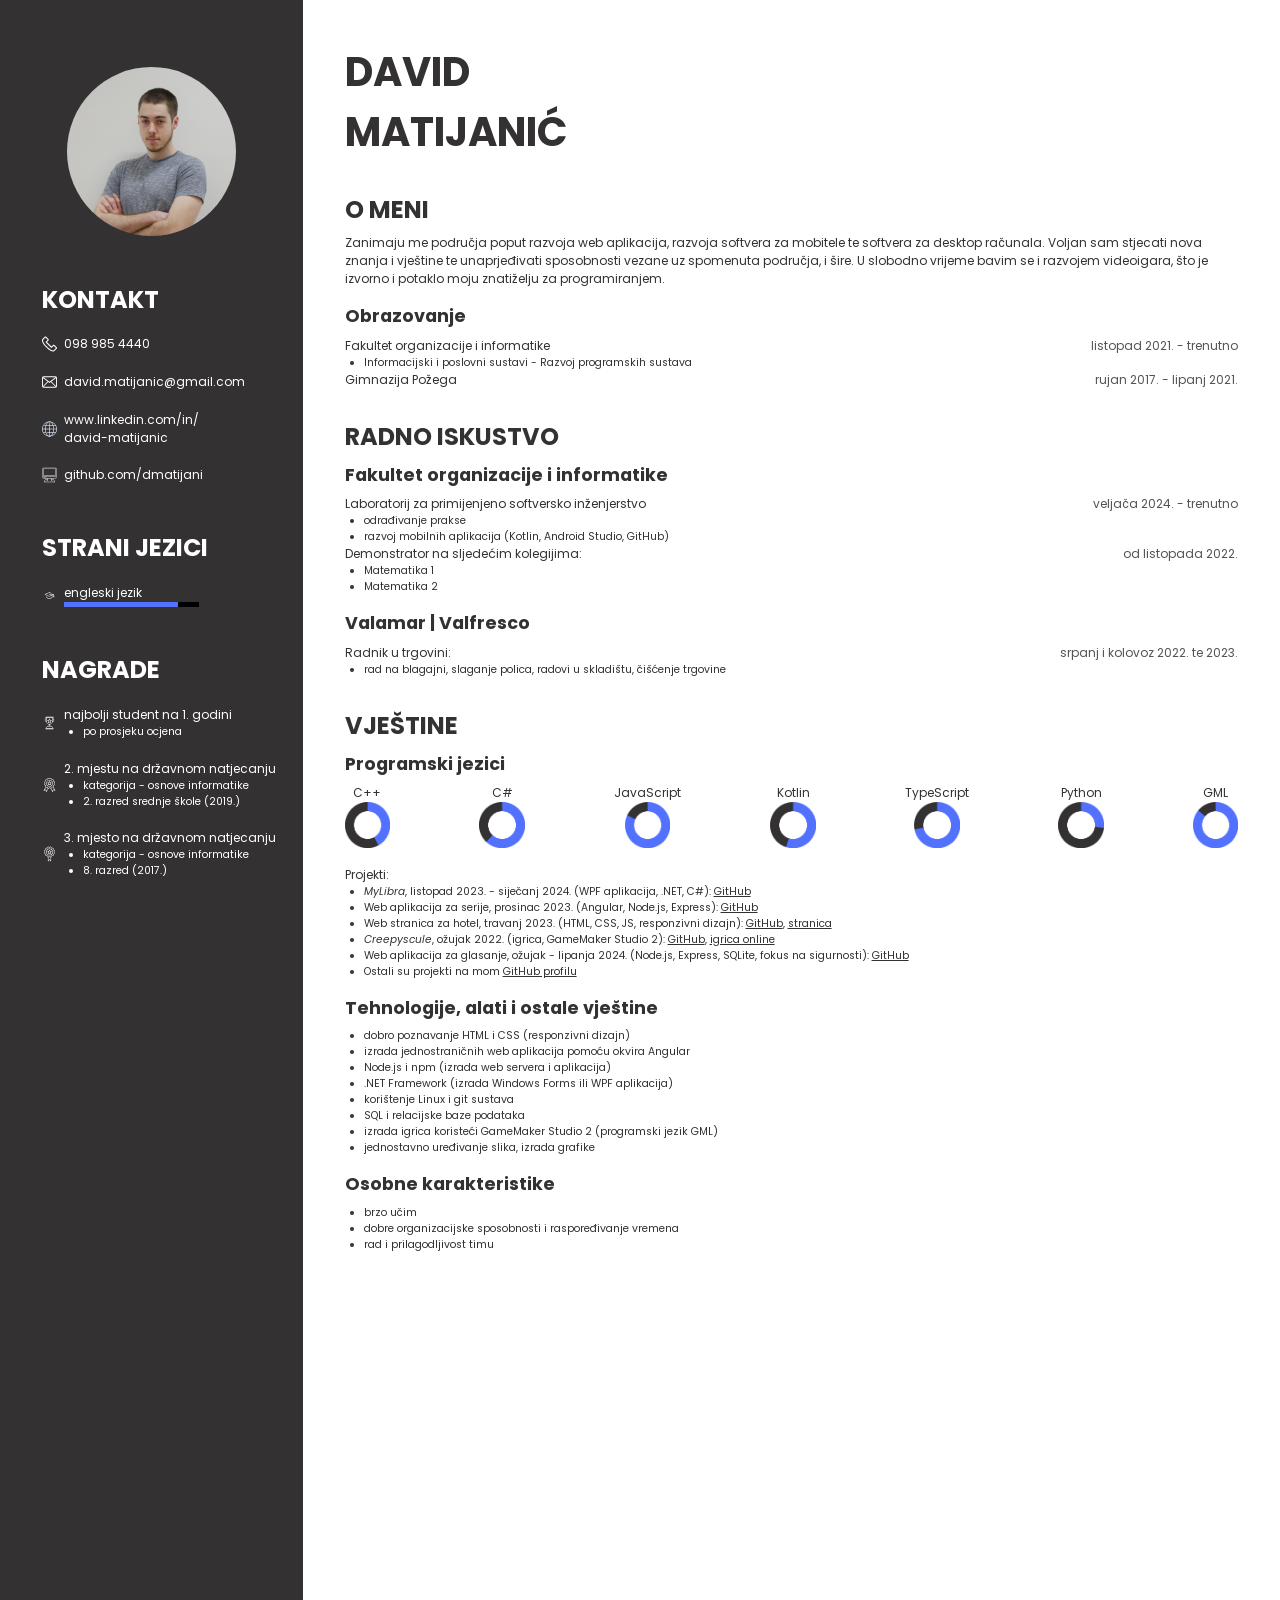
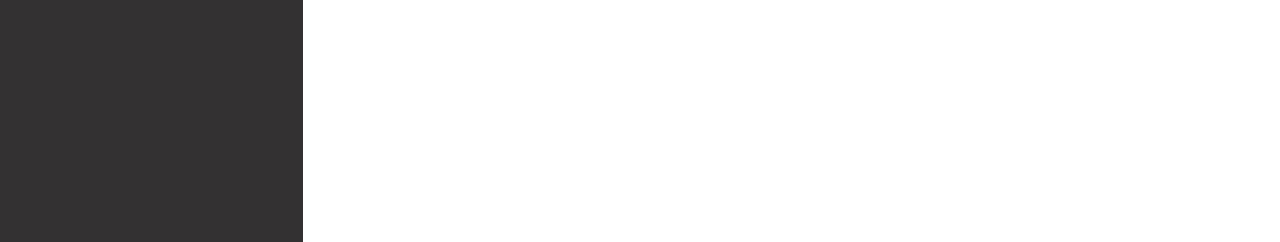
==== index.html @ d3ab5af8 "Dodana poveznica na SIS voting repo" ====
<!DOCTYPE html>
<html lang="hr">
<head>
    <meta charset="UTF-8">
    <meta name="viewport" content="width=device-width, initial-scale=1.0">
    <title>Životopis</title>
    <link rel="stylesheet" href="style.css">
    <link rel="preconnect" href="https://fonts.googleapis.com">
    <link rel="preconnect" href="https://fonts.gstatic.com" crossorigin>
    <link href="https://fonts.googleapis.com/css2?family=Poppins:ital,wght@0,100;0,200;0,300;0,400;0,500;0,600;0,700;0,800;0,900;1,100;1,200;1,300;1,400;1,500;1,600;1,700;1,800;1,900&display=swap" rel="stylesheet">
</head>
<body>
    <div id="cvSide">
        <img src="profile.jpg" class="profileImage" alt="David Matijanić">
        <div class="sideSection">
            <h2>KONTAKT</h2>
            <div class="sideSectionItems">
                <div class="sideSectionItem">
                    <img class="svg" src="svg/phone.svg" alt="Globe icon">
                    <a href="tel:098-985-4440"><p>098 985 4440</p></a>
                </div>
                <div class="sideSectionItem">
                    <img class="svg" src="svg/mail.svg" alt="Globe icon">
                    <div>
                        <a href="mailto:david.matijanic@gmail.com"><p>david.matijanic@gmail.com</p></a>
                    </div>
                </div>
                <div class="sideSectionItem">
                    <img class="svg" src="svg/globe.svg" alt="Globe icon">
                    <div>
                        <a href="https://www.linkedin.com/in/david-matijanic"><p>www.linkedin.com/in/</p></a>
                        <a href="https://www.linkedin.com/in/david-matijanic"><p>david-matijanic</p></a>
                    </div>
                </div>
                <div class="sideSectionItem">
                    <img class="svg" src="svg/computer.svg" alt="Globe icon">
                    <a href="https://github.com/dmatijani"><p>github.com/dmatijani</p></a>
                </div>
            </div>
        </div>
        <div class="sideSection">
            <h2>STRANI JEZICI</h2>
            <div class="sideSectionItems">
                <div class="sideSectionItem">
                    <img class="svg" src="svg/college.svg" alt="Globe icon">
                    <div>
                        <p>engleski jezik</p>
                        <div id="engPercent">
                            <div id="engPercentFull"></div>
                        </div>
                    </div>
                </div>
            </div>
        </div>
        <div class="sideSection">
            <h2>NAGRADE</h2>
            <div class="sideSectionItems">
                <div class="sideSectionItem">
                    <img class="svg" src="svg/trophy.svg" alt="Globe icon">
                    <div>
                        <p>najbolji student na 1. godini</p>
                        <ul>
                            <li>po prosjeku ocjena</li>
                        </ul>
                    </div>
                </div>
                <div class="sideSectionItem">
                    <img class="svg" src="svg/medal.svg" alt="Globe icon">
                    <div>
                        <p>2. mjestu na državnom natjecanju</p>
                        <ul>
                            <li>kategorija - osnove informatike</li>
                            <li>2. razred srednje škole (2019.)</li>
                        </ul>
                    </div>
                </div>
                <div class="sideSectionItem">
                    <img class="svg" src="svg/medal2.svg" alt="Globe icon">
                    <div>
                        <p>3. mjesto na državnom natjecanju</p>
                        <ul>
                            <li>kategorija - osnove informatike</li>
                            <li>8. razred (2017.)</li>
                        </ul>
                    </div>
                </div>
            </div>
        </div>
    </div>

    <div id="cvMain">
        <div>
            <h1>
                <pre>
DAVID
MATIJANIĆ</pre>
            </h1>
        </div>
        <div class="cvSection">
            <h2>O MENI</h2>
            <div class="cvSubSection">
                <p>
                    Zanimaju
                    me područja poput razvoja web aplikacija, razvoja softvera za mobitele te softvera za desktop računala. Voljan sam stjecati nova znanja i vještine te
                    unaprjeđivati sposobnosti vezane uz spomenuta područja, i šire. U slobodno vrijeme bavim se i 
                    razvojem videoigara, što je izvorno i potaklo moju znatiželju za programiranjem.
                </p>
            </div>
            <div class="cvSubSection">
                <h3>Obrazovanje</h3>
                <div class="titleAndDate">
                    <p>Fakultet organizacije i informatike</p>
                    <p>listopad 2021. - trenutno</p>
                </div>
                <ul>
                    <li>Informacijski i poslovni sustavi - Razvoj programskih sustava</li>
                </ul>
                <div class="titleAndDate">
                    <p>Gimnazija Požega</p>
                    <p>rujan 2017. - lipanj 2021.</p>
                </div>
            </div>
        </div>
        <div class="cvSection">
            <h2>RADNO ISKUSTVO</h2>
            <div class="cvSubSection">
                <h3>Fakultet organizacije i informatike</h3>
                <div class="titleAndDate">
                    <p>Laboratorij za primijenjeno softversko inženjerstvo</p>
                    <p>veljača 2024. - trenutno</p>
                </div>
                <ul>
                    <li>odrađivanje prakse</li>
                    <li>razvoj mobilnih aplikacija (Kotlin, Android Studio, GitHub)</li>
                </ul>
                <div class="titleAndDate">
                    <p>Demonstrator na sljedećim kolegijima:</p>
                    <p>od listopada 2022.</p>
                </div>
                <ul>
                    <li>Matematika 1</li>
                    <li>Matematika 2</li>
                </ul>
            </div>
            <div class="cvSubSection">
                <h3>Valamar | Valfresco</h3>
                <div class="titleAndDate">
                    <p>Radnik u trgovini:</p>
                    <p>srpanj i kolovoz 2022. te 2023.</p>
                </div>
                <ul>
                    <li>rad na blagajni, slaganje polica, radovi u skladištu, čišćenje trgovine</li>
                </ul>
            </div>
        </div>
        <div class="cvSection">
            <h2>VJEŠTINE</h2>
            <div class="cvSubSection">
                <h3>Programski jezici</h3>
                <div class="progLangRow">
                    <div class="progLang">
                        <p>C++</p>
                         <img src="assets/cpp_percentage.png" alt="C++ postotak">
                    </div>
                    <div class="progLang">
                        <p>C#</p>
                         <img src="assets/csh_percentage.png" alt="C# postotak">
                    </div>
                    <div class="progLang">
                        <p>JavaScript</p>
                         <img src="assets/js_percentage.png" alt="JavaScript postotak">
                    </div>
                    <div class="progLang">
                        <p>Kotlin</p>
                         <img src="assets/kotlin_percentage.png" alt="Kotlin postotak">
                    </div>
                    <div class="progLang">
                        <p>TypeScript</p>
                         <img src="assets/ts_percentage.png" alt="C++ postotak">
                    </div>
                    <div class="progLang">
                        <p>Python</p>
                         <img src="assets/python_percentage.png" alt="C# postotak">
                    </div>
                    <div class="progLang">
                        <p>GML</p>
                         <img src="assets/gml_percentage.png" alt="JavaScript postotak">
                    </div>
                </div>
                <br>
                <p>Projekti:</p>
                <ul>
                    <li><span style="font-style: italic;">MyLibra</span>, listopad 2023. - siječanj 2024. (WPF aplikacija, .NET, C#): <a href="https://github.com/foivz/rpp23-project-dmatijani-mmarkovin-vlovric-dhegedusi">GitHub</a></li>
                    <li>Web aplikacija za serije, prosinac 2023. (Angular, Node.js, Express): <a href="https://github.com/dmatijani/RWA-zadaca_02">GitHub</a></li>
                    <li>Web stranica za hotel, travanj 2023. (HTML, CSS, JS, responzivni dizajn): <a href="https://github.com/dmatijani/OWT-zadaca_02">GitHub</a>, <a href="https://dmatijani.github.io/OWT-zadaca_02/">stranica</a></li>
                    <li><span style="font-style: italic;">Creepyscule</span>, ožujak 2022. (igrica, GameMaker Studio 2): <a href="https://github.com/dmatijani/Creepyscule">GitHub</a>, <a href="https://gx.games/games/5li4yc/creepyscule/">igrica online</a></li>
                    <li>Web aplikacija za glasanje, ožujak - lipanja 2024. (Node.js, Express, SQLite, fokus na sigurnosti): <a href="https://github.com/vlovric21/SIS_voting">GitHub</a></li>
                    <li>Ostali su projekti na mom <a href="https://github.com/dmatijani">GitHub profilu</a></li>
                </ul>
            </div>
            <div class="cvSubSection">
                <h3>Tehnologije, alati i ostale vještine</h3>
                <ul>
                    <li>dobro poznavanje HTML i CSS (responzivni dizajn)</li>
                    <li>izrada jednostraničnih web aplikacija pomoću okvira Angular</li>
                    <li>Node.js i npm (izrada web servera i aplikacija)</li>
                    <li>.NET Framework (izrada Windows Forms ili WPF aplikacija)</li>
                    <li>korištenje Linux i git sustava</li>
                    <li>SQL i relacijske baze podataka</li>
                    <li>izrada igrica koristeći GameMaker Studio 2 (programski jezik GML)</li>
                    <li>jednostavno uređivanje slika, izrada grafike</li>
                </ul>
            </div>
            <div class="cvSubSection">
                <h3>Osobne karakteristike</h3>
                <ul>
                    <li>brzo učim</li>
                    <li>dobre organizacijske sposobnosti i raspoređivanje vremena</li>
                    <li>rad i prilagodljivost timu</li>
                </ul>
            </div>
        </div>
    </div>
</body>
</html>
---- style.css ----
/* ZAJEDNIČKO */

html {
    height: 100%;
}

body {
    margin: 0cm;
    padding: 0cm;
    display: flex;
    flex-direction: row;
    height: 100%;
}

h1 {
    font-family: "Poppins", sans-serif;
    font-weight: 700;
    font-style: normal;
    font-size: 2.5em;
    color: #333132;
    margin: 0cm;
}

h2 {
    font-family: "Poppins", sans-serif;
    font-weight: 700;
    font-style: normal;
    font-size: 1.5em;
    color: #333132;
    margin: 0cm;
}

h3 {
    font-family: "Poppins", sans-serif;
    font-weight: 700;
    font-style: normal;
    font-size: 1.1em;
    color: #333132;
    margin: 0cm;
}

p {
    font-family: "Poppins", sans-serif;
    font-weight: 400;
    font-style: normal;
    font-size: 0.75em;
    margin: 0cm;
    padding: 0cm;
}

pre {
    margin: 0px;
}

h1>pre {
    font-family: "Poppins", sans-serif;
    font-weight: 700;
    font-style: normal;
}

ul {
    margin: 0cm;
    padding-left: 0.5cm;
}

li {
    font-family: "Poppins", sans-serif;
    font-weight: 400;
    font-style: normal;
    font-size: 0.66em;
}

a {
    color: white;
    margin: 0cm;
    padding: 0cm;
}



/* SIDE SECTION */

.profileImage {
    width: 4.48cm;
    height: 4.48cm;
    border-radius: 2.24cm;
    margin: 0.67cm;
}

#cvSide {
    background-color: #333132;
    display: flex;
    flex-direction: column;
    padding-left: 1.1cm;
    padding-top: 1.1cm;
    width: 6.92cm;
    height: 200%;
    flex-shrink: 0;
}

#cvSide>* {
    margin-bottom: 1.2cm;
}

#cvSide>*:last-child {
    margin-bottom: 0cm;
}

.sideSection {
    margin: 0cm;
    padding: 0cm;
    color: white;
}

.sideSection>* {
    margin: 0cm;
    border: 0cm;
    padding: 0cm;
}

.sideSection>h2 {
    margin-bottom: 0.5cm;
    color: white;
}

.sideSectionItems>* {
    margin-bottom: 0.52cm;
}

.sideSectionItems>*:last-child {
    margin-bottom: 0cm;
}

.sideSectionItem {
    display: flex;
    flex-direction: row;
}

.sideSectionItem * {
    margin: 0px;
}

.svg {
    filter: invert(100%);
    width: 0.4cm;
    margin-right: 0.2cm;
}

.sideSection a {
    text-decoration: none;
}

#engPercent {
    margin: 0cm;
    padding: 0cm;
    background-color: black;
    width: 3.56cm;
    height: 0.14cm;
}

#engPercentFull {
    margin: 0cm;
    padding: 0cm;
    background-color: #5271ff;
    width: 3.02cm;
    height: 0.14cm;
}

/* MAIN SECTION */

#cvMain {
    background-color: white;
    width: 100%;
    padding-left: 1.1cm;
    padding-top: 1.1cm;
    padding-right: 1.1cm;
    height: 100%;
}

#cvMain>* {
    margin: 0cm;
    margin-bottom: 0.8cm;
    padding: 0cm;
    color: #333132;
}

#cvMain>.cvSection>* {
    margin: 0cm;
    padding: 0cm;
}

#cvMain>.cvSection>h2,h3 {
    margin-bottom: 0.2cm;
}

#cvMain .cvSubSection {
    margin-bottom: 0.4cm;
}

#cvMain>.cvSection>ul {
    margin-left: 0.5cm;
}

#cvMain .titleAndDate {
    display: flex;
    flex-direction: row;
    justify-content: space-between;
}
#cvMain .titleAndDate>p:last-child {
    color: #545454;
}

#cvMain .progLangRow {
    display: flex;
    flex-direction: row;
    justify-content: space-between;
}

#cvMain .progLangRow>.progLang {
    display: flex;
    align-items: center;
    flex-direction: column;
}

#cvMain .progLangRow>.progLang>img {
    width: 1.2cm;
}

#cvMain a {
    color: #333132;
}
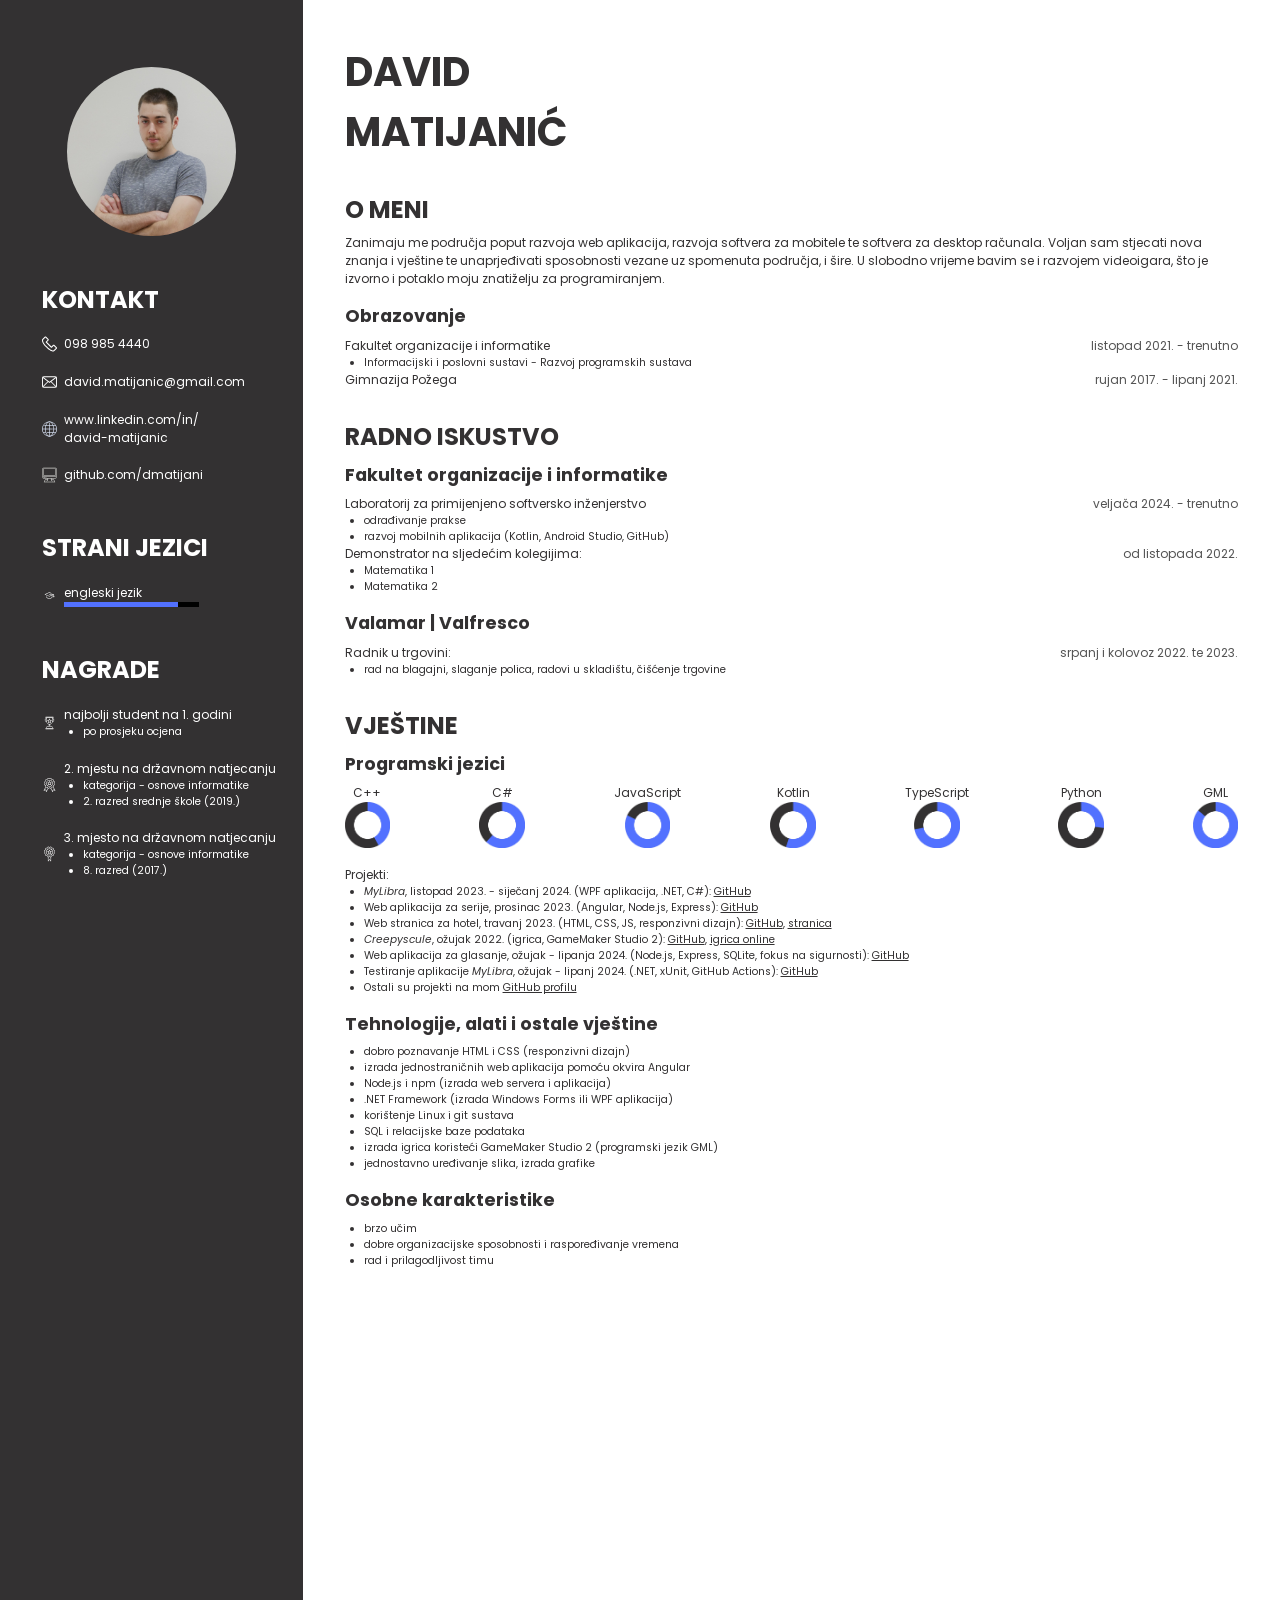
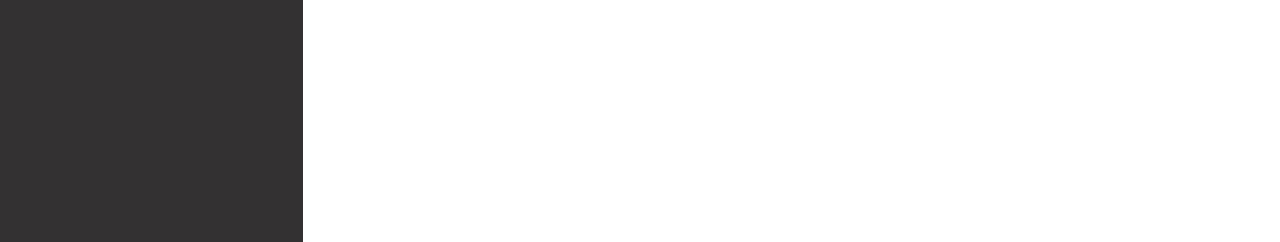
==== commit 2f945d7f: "Dodana poveznica na TKPP repo" ====
--- a/index.html
+++ b/index.html
@@ -195,6 +195,7 @@
                     <li>Web stranica za hotel, travanj 2023. (HTML, CSS, JS, responzivni dizajn): <a href="https://github.com/dmatijani/OWT-zadaca_02">GitHub</a>, <a href="https://dmatijani.github.io/OWT-zadaca_02/">stranica</a></li>
                     <li><span style="font-style: italic;">Creepyscule</span>, ožujak 2022. (igrica, GameMaker Studio 2): <a href="https://github.com/dmatijani/Creepyscule">GitHub</a>, <a href="https://gx.games/games/5li4yc/creepyscule/">igrica online</a></li>
                     <li>Web aplikacija za glasanje, ožujak - lipanja 2024. (Node.js, Express, SQLite, fokus na sigurnosti): <a href="https://github.com/vlovric21/SIS_voting">GitHub</a></li>
+                    <li>Testiranje aplikacije <span style="font-style: italic;">MyLibra</span>, ožujak - lipanj 2024. (.NET, xUnit, GitHub Actions): <a href="https://github.com/foivz/tkipp24-projects-dmatijani-vlovric-dhegedusi-mmarkovin">GitHub</a></li>
                     <li>Ostali su projekti na mom <a href="https://github.com/dmatijani">GitHub profilu</a></li>
                 </ul>
             </div>
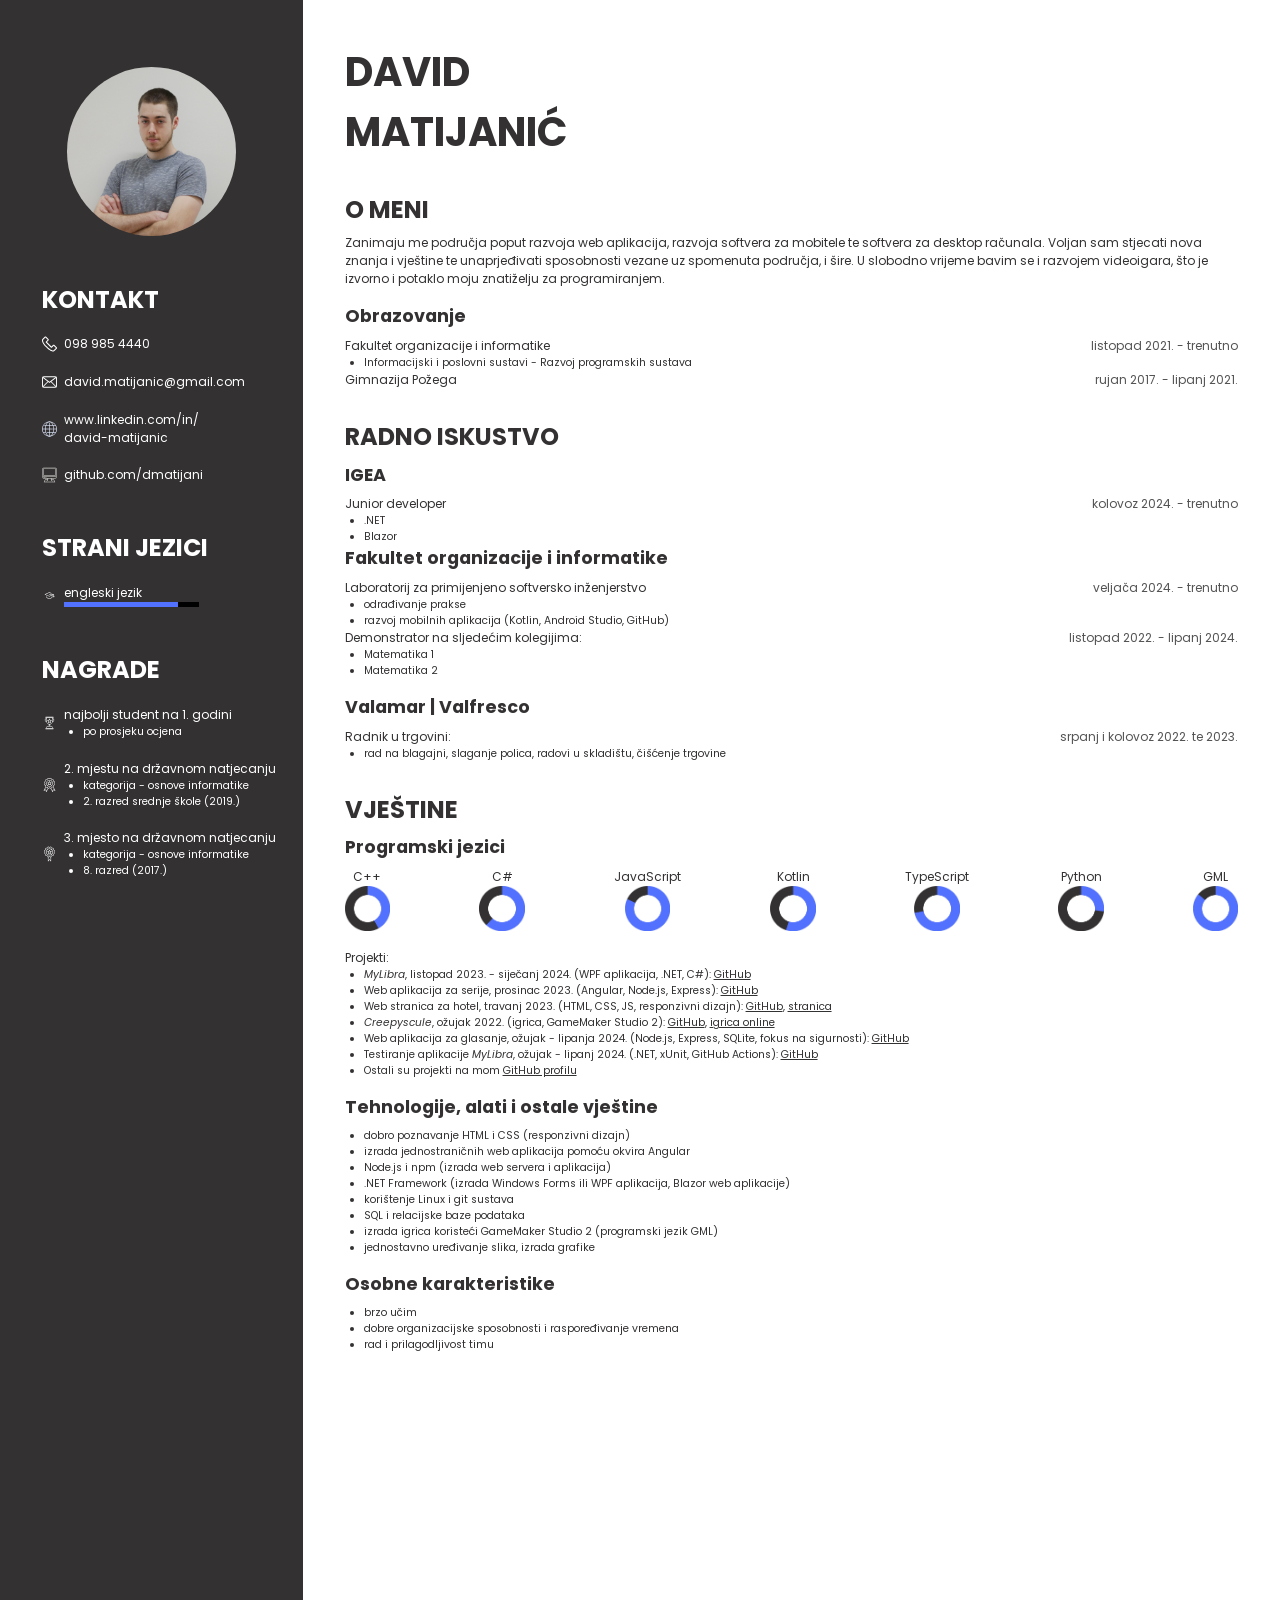
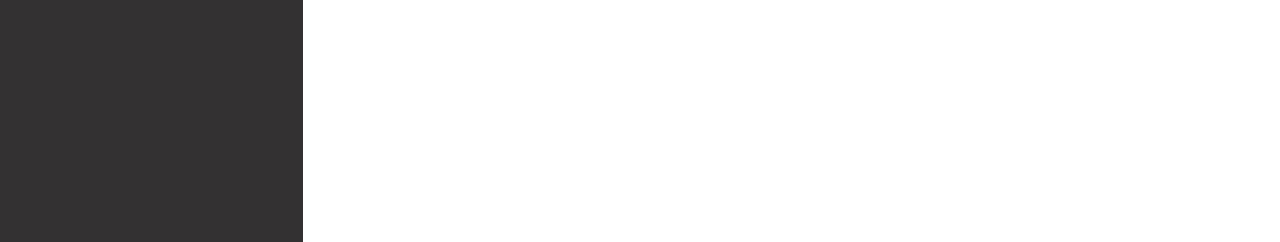
==== commit 126d9c33: "Dodan dio "IGEA"" ====
--- a/index.html
+++ b/index.html
@@ -124,6 +124,15 @@
         <div class="cvSection">
             <h2>RADNO ISKUSTVO</h2>
             <div class="cvSubSection">
+                <h3>IGEA</h3>
+                <div class="titleAndDate">
+                    <p>Junior developer</p>
+                    <p>kolovoz 2024. - trenutno</p>
+                </div>
+                <ul>
+                    <li>.NET</li>
+                    <li>Blazor</li>
+                </ul>
                 <h3>Fakultet organizacije i informatike</h3>
                 <div class="titleAndDate">
                     <p>Laboratorij za primijenjeno softversko inženjerstvo</p>
@@ -135,7 +144,7 @@
                 </ul>
                 <div class="titleAndDate">
                     <p>Demonstrator na sljedećim kolegijima:</p>
-                    <p>od listopada 2022.</p>
+                    <p>listopad 2022. - lipanj 2024.</p>
                 </div>
                 <ul>
                     <li>Matematika 1</li>
@@ -205,7 +214,7 @@
                     <li>dobro poznavanje HTML i CSS (responzivni dizajn)</li>
                     <li>izrada jednostraničnih web aplikacija pomoću okvira Angular</li>
                     <li>Node.js i npm (izrada web servera i aplikacija)</li>
-                    <li>.NET Framework (izrada Windows Forms ili WPF aplikacija)</li>
+                    <li>.NET Framework (izrada Windows Forms ili WPF aplikacija, Blazor web aplikacije)</li>
                     <li>korištenje Linux i git sustava</li>
                     <li>SQL i relacijske baze podataka</li>
                     <li>izrada igrica koristeći GameMaker Studio 2 (programski jezik GML)</li>
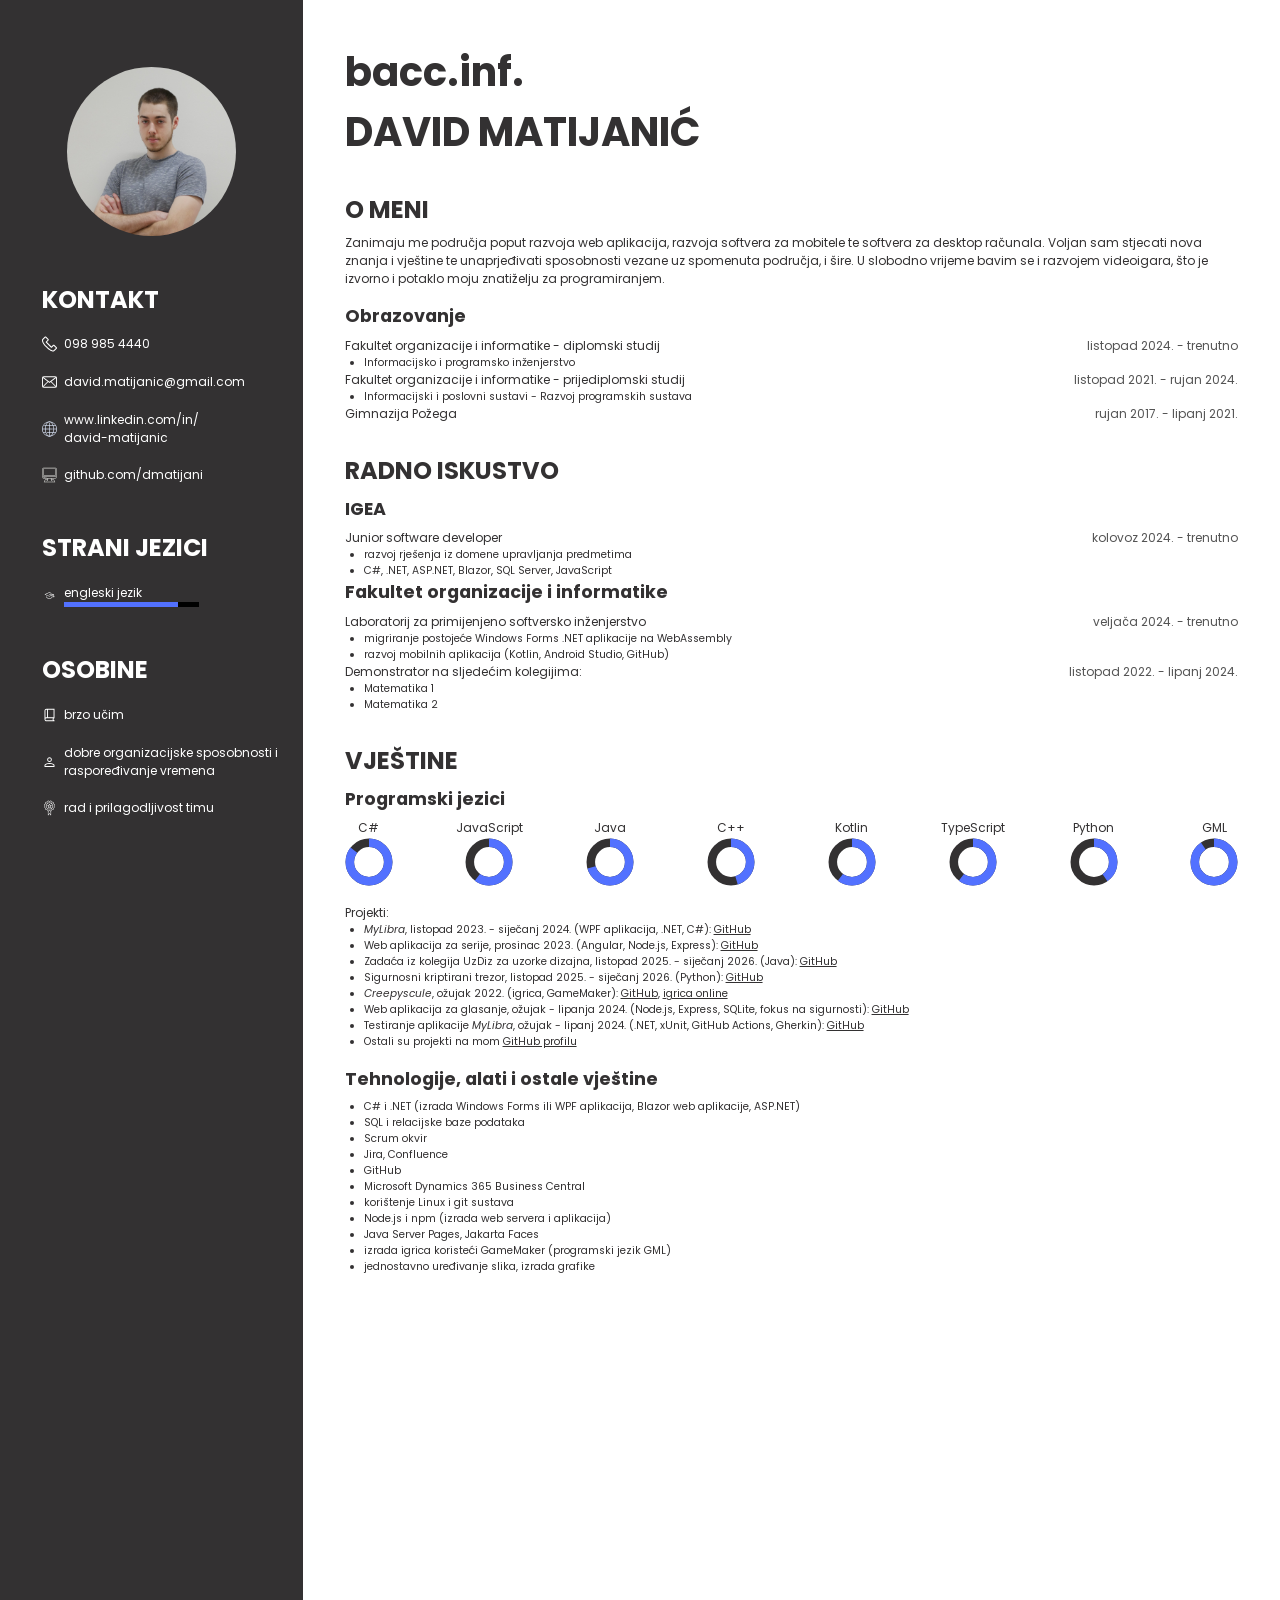
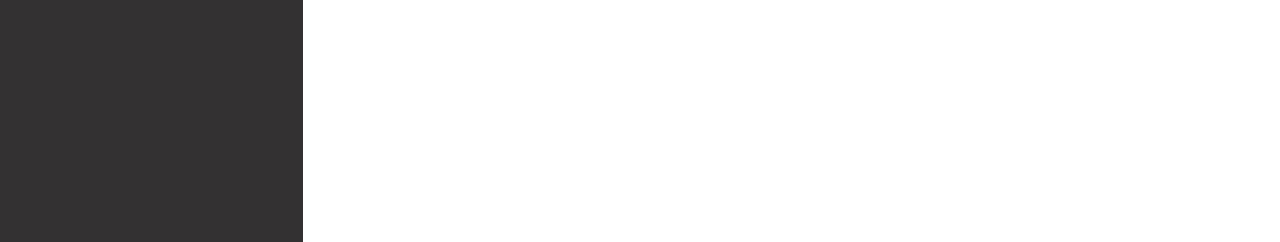
==== commit a35eacee: "Azuriran zivotopis" ====
--- a/index.html
+++ b/index.html
@@ -8,6 +8,7 @@
     <link rel="preconnect" href="https://fonts.googleapis.com">
     <link rel="preconnect" href="https://fonts.gstatic.com" crossorigin>
     <link href="https://fonts.googleapis.com/css2?family=Poppins:ital,wght@0,100;0,200;0,300;0,400;0,500;0,600;0,700;0,800;0,900;1,100;1,200;1,300;1,400;1,500;1,600;1,700;1,800;1,900&display=swap" rel="stylesheet">
+    <script src="app.js" defer></script>
 </head>
 <body>
     <div id="cvSide">
@@ -53,35 +54,24 @@
             </div>
         </div>
         <div class="sideSection">
-            <h2>NAGRADE</h2>
+            <h2>OSOBINE</h2>
             <div class="sideSectionItems">
                 <div class="sideSectionItem">
-                    <img class="svg" src="svg/trophy.svg" alt="Globe icon">
-                    <div>
-                        <p>najbolji student na 1. godini</p>
-                        <ul>
-                            <li>po prosjeku ocjena</li>
-                        </ul>
-                    </div>
-                </div>
-                <div class="sideSectionItem">
-                    <img class="svg" src="svg/medal.svg" alt="Globe icon">
-                    <div>
-                        <p>2. mjestu na državnom natjecanju</p>
-                        <ul>
-                            <li>kategorija - osnove informatike</li>
-                            <li>2. razred srednje škole (2019.)</li>
-                        </ul>
-                    </div>
-                </div>
-                <div class="sideSectionItem">
-                    <img class="svg" src="svg/medal2.svg" alt="Globe icon">
-                    <div>
-                        <p>3. mjesto na državnom natjecanju</p>
-                        <ul>
-                            <li>kategorija - osnove informatike</li>
-                            <li>8. razred (2017.)</li>
-                        </ul>
+                    <img class="svg" src="svg/learn.svg" alt="Book icon">
+                    <div>
+                        <p>brzo učim</p>
+                    </div>
+                </div>
+                <div class="sideSectionItem">
+                    <img class="svg" src="svg/person.svg" alt="Person icon">
+                    <div>
+                        <p>dobre organizacijske sposobnosti i raspoređivanje vremena</p>
+                    </div>
+                </div>
+                <div class="sideSectionItem">
+                    <img class="svg" src="svg/medal2.svg" alt="Team icon">
+                    <div>
+                        <p>rad i prilagodljivost timu</p>
                     </div>
                 </div>
             </div>
@@ -92,8 +82,8 @@
         <div>
             <h1>
                 <pre>
-DAVID
-MATIJANIĆ</pre>
+bacc.inf.
+DAVID MATIJANIĆ</pre>
             </h1>
         </div>
         <div class="cvSection">
@@ -109,8 +99,15 @@
             <div class="cvSubSection">
                 <h3>Obrazovanje</h3>
                 <div class="titleAndDate">
-                    <p>Fakultet organizacije i informatike</p>
-                    <p>listopad 2021. - trenutno</p>
+                    <p>Fakultet organizacije i informatike - diplomski studij</p>
+                    <p>listopad 2024. - trenutno</p>
+                </div>
+                <ul>
+                    <li>Informacijsko i programsko inženjerstvo</li>
+                </ul>
+                <div class="titleAndDate">
+                    <p>Fakultet organizacije i informatike - prijediplomski studij</p>
+                    <p>listopad 2021. - rujan 2024.</p>
                 </div>
                 <ul>
                     <li>Informacijski i poslovni sustavi - Razvoj programskih sustava</li>
@@ -126,12 +123,12 @@
             <div class="cvSubSection">
                 <h3>IGEA</h3>
                 <div class="titleAndDate">
-                    <p>Junior developer</p>
+                    <p>Junior software developer</p>
                     <p>kolovoz 2024. - trenutno</p>
                 </div>
                 <ul>
-                    <li>.NET</li>
-                    <li>Blazor</li>
+                    <li>razvoj rješenja iz domene upravljanja predmetima</li>
+                    <li>C#, .NET, ASP.NET, Blazor, SQL Server, JavaScript</li>
                 </ul>
                 <h3>Fakultet organizacije i informatike</h3>
                 <div class="titleAndDate">
@@ -139,7 +136,7 @@
                     <p>veljača 2024. - trenutno</p>
                 </div>
                 <ul>
-                    <li>odrađivanje prakse</li>
+                    <li>migriranje postojeće Windows Forms .NET aplikacije na WebAssembly</li>
                     <li>razvoj mobilnih aplikacija (Kotlin, Android Studio, GitHub)</li>
                 </ul>
                 <div class="titleAndDate">
@@ -151,16 +148,6 @@
                     <li>Matematika 2</li>
                 </ul>
             </div>
-            <div class="cvSubSection">
-                <h3>Valamar | Valfresco</h3>
-                <div class="titleAndDate">
-                    <p>Radnik u trgovini:</p>
-                    <p>srpanj i kolovoz 2022. te 2023.</p>
-                </div>
-                <ul>
-                    <li>rad na blagajni, slaganje polica, radovi u skladištu, čišćenje trgovine</li>
-                </ul>
-            </div>
         </div>
         <div class="cvSection">
             <h2>VJEŠTINE</h2>
@@ -168,65 +155,65 @@
                 <h3>Programski jezici</h3>
                 <div class="progLangRow">
                     <div class="progLang">
+                        <p>C#</p>
+                        <svg class="donut" data-percent="0.85" data-radius="48"></svg>
+                    </div>
+                    <div class="progLang">
+                        <p>JavaScript</p>
+                        <svg class="donut" data-percent="0.6" data-radius="48"></svg>
+                    </div>
+                    <div class="progLang">
+                        <p>Java</p>
+                        <svg class="donut" data-percent="0.7" data-radius="48"></svg>
+                    </div>
+                    <div class="progLang">
                         <p>C++</p>
-                         <img src="assets/cpp_percentage.png" alt="C++ postotak">
-                    </div>
-                    <div class="progLang">
-                        <p>C#</p>
-                         <img src="assets/csh_percentage.png" alt="C# postotak">
-                    </div>
-                    <div class="progLang">
-                        <p>JavaScript</p>
-                         <img src="assets/js_percentage.png" alt="JavaScript postotak">
+                        <svg class="donut" data-percent="0.45" data-radius="48"></svg>
                     </div>
                     <div class="progLang">
                         <p>Kotlin</p>
-                         <img src="assets/kotlin_percentage.png" alt="Kotlin postotak">
+                        <svg class="donut" data-percent="0.6" data-radius="48"></svg>
                     </div>
                     <div class="progLang">
                         <p>TypeScript</p>
-                         <img src="assets/ts_percentage.png" alt="C++ postotak">
+                        <svg class="donut" data-percent="0.6" data-radius="48"></svg>
                     </div>
                     <div class="progLang">
                         <p>Python</p>
-                         <img src="assets/python_percentage.png" alt="C# postotak">
+                        <svg class="donut" data-percent="0.4" data-radius="48"></svg>
                     </div>
                     <div class="progLang">
                         <p>GML</p>
-                         <img src="assets/gml_percentage.png" alt="JavaScript postotak">
+                        <svg class="donut" data-percent="0.9" data-radius="48"></svg>
                     </div>
                 </div>
                 <br>
                 <p>Projekti:</p>
                 <ul>
-                    <li><span style="font-style: italic;">MyLibra</span>, listopad 2023. - siječanj 2024. (WPF aplikacija, .NET, C#): <a href="https://github.com/foivz/rpp23-project-dmatijani-mmarkovin-vlovric-dhegedusi">GitHub</a></li>
+                    <li><span style="font-style: italic;">MyLibra</span>, listopad 2023. - siječanj 2024. (WPF aplikacija, .NET, C#): <a href="https://github.com/foivz/tkipp24-projects-dmatijani-vlovric-dhegedusi-mmarkovin">GitHub</a></li>
                     <li>Web aplikacija za serije, prosinac 2023. (Angular, Node.js, Express): <a href="https://github.com/dmatijani/RWA-zadaca_02">GitHub</a></li>
-                    <li>Web stranica za hotel, travanj 2023. (HTML, CSS, JS, responzivni dizajn): <a href="https://github.com/dmatijani/OWT-zadaca_02">GitHub</a>, <a href="https://dmatijani.github.io/OWT-zadaca_02/">stranica</a></li>
-                    <li><span style="font-style: italic;">Creepyscule</span>, ožujak 2022. (igrica, GameMaker Studio 2): <a href="https://github.com/dmatijani/Creepyscule">GitHub</a>, <a href="https://gx.games/games/5li4yc/creepyscule/">igrica online</a></li>
+                    <li>Zadaća iz kolegija UzDiz za uzorke dizajna, listopad 2025. - siječanj 2026. (Java): <a href="https://github.com/dmatijani/UzDiz-zadaca-1">GitHub</a></li>
+                    <li>Sigurnosni kriptirani trezor, listopad 2025. - siječanj 2026. (Python): <a href="https://github.com/dmatijani/SUISP_projekt">GitHub</a></li>
+                    <li><span style="font-style: italic;">Creepyscule</span>, ožujak 2022. (igrica, GameMaker): <a href="https://github.com/dmatijani/Creepyscule">GitHub</a>, <a href="https://gx.games/games/5li4yc/creepyscule/">igrica online</a></li>
                     <li>Web aplikacija za glasanje, ožujak - lipanja 2024. (Node.js, Express, SQLite, fokus na sigurnosti): <a href="https://github.com/vlovric21/SIS_voting">GitHub</a></li>
-                    <li>Testiranje aplikacije <span style="font-style: italic;">MyLibra</span>, ožujak - lipanj 2024. (.NET, xUnit, GitHub Actions): <a href="https://github.com/foivz/tkipp24-projects-dmatijani-vlovric-dhegedusi-mmarkovin">GitHub</a></li>
+                    <li>Testiranje aplikacije <span style="font-style: italic;">MyLibra</span>, ožujak - lipanj 2024. (.NET, xUnit, GitHub Actions, Gherkin): <a href="https://github.com/foivz/tkipp24-projects-dmatijani-vlovric-dhegedusi-mmarkovin">GitHub</a></li>
                     <li>Ostali su projekti na mom <a href="https://github.com/dmatijani">GitHub profilu</a></li>
                 </ul>
             </div>
             <div class="cvSubSection">
                 <h3>Tehnologije, alati i ostale vještine</h3>
                 <ul>
-                    <li>dobro poznavanje HTML i CSS (responzivni dizajn)</li>
-                    <li>izrada jednostraničnih web aplikacija pomoću okvira Angular</li>
+                    <li>C# i .NET (izrada Windows Forms ili WPF aplikacija, Blazor web aplikacije, ASP.NET)</li>
+                    <li>SQL i relacijske baze podataka</li>
+                    <li>Scrum okvir</li>
+                    <li>Jira, Confluence</li>
+                    <li>GitHub</li>
+                    <li>Microsoft Dynamics 365 Business Central</li>
+                    <li>korištenje Linux i git sustava</li>
                     <li>Node.js i npm (izrada web servera i aplikacija)</li>
-                    <li>.NET Framework (izrada Windows Forms ili WPF aplikacija, Blazor web aplikacije)</li>
-                    <li>korištenje Linux i git sustava</li>
-                    <li>SQL i relacijske baze podataka</li>
-                    <li>izrada igrica koristeći GameMaker Studio 2 (programski jezik GML)</li>
+                    <li>Java Server Pages, Jakarta Faces</li>
+                    <li>izrada igrica koristeći GameMaker (programski jezik GML)</li>
                     <li>jednostavno uređivanje slika, izrada grafike</li>
-                </ul>
-            </div>
-            <div class="cvSubSection">
-                <h3>Osobne karakteristike</h3>
-                <ul>
-                    <li>brzo učim</li>
-                    <li>dobre organizacijske sposobnosti i raspoređivanje vremena</li>
-                    <li>rad i prilagodljivost timu</li>
                 </ul>
             </div>
         </div>
--- a/style.css
+++ b/style.css
@@ -222,8 +222,12 @@
     flex-direction: column;
 }
 
-#cvMain .progLangRow>.progLang>img {
-    width: 1.2cm;
+#cvMain .progLangRow>.progLang>p {
+    position: absolute;
+}
+
+#cvMain .progLangRow>.progLang>svg {
+    margin-top: 1.2em;
 }
 
 #cvMain a {
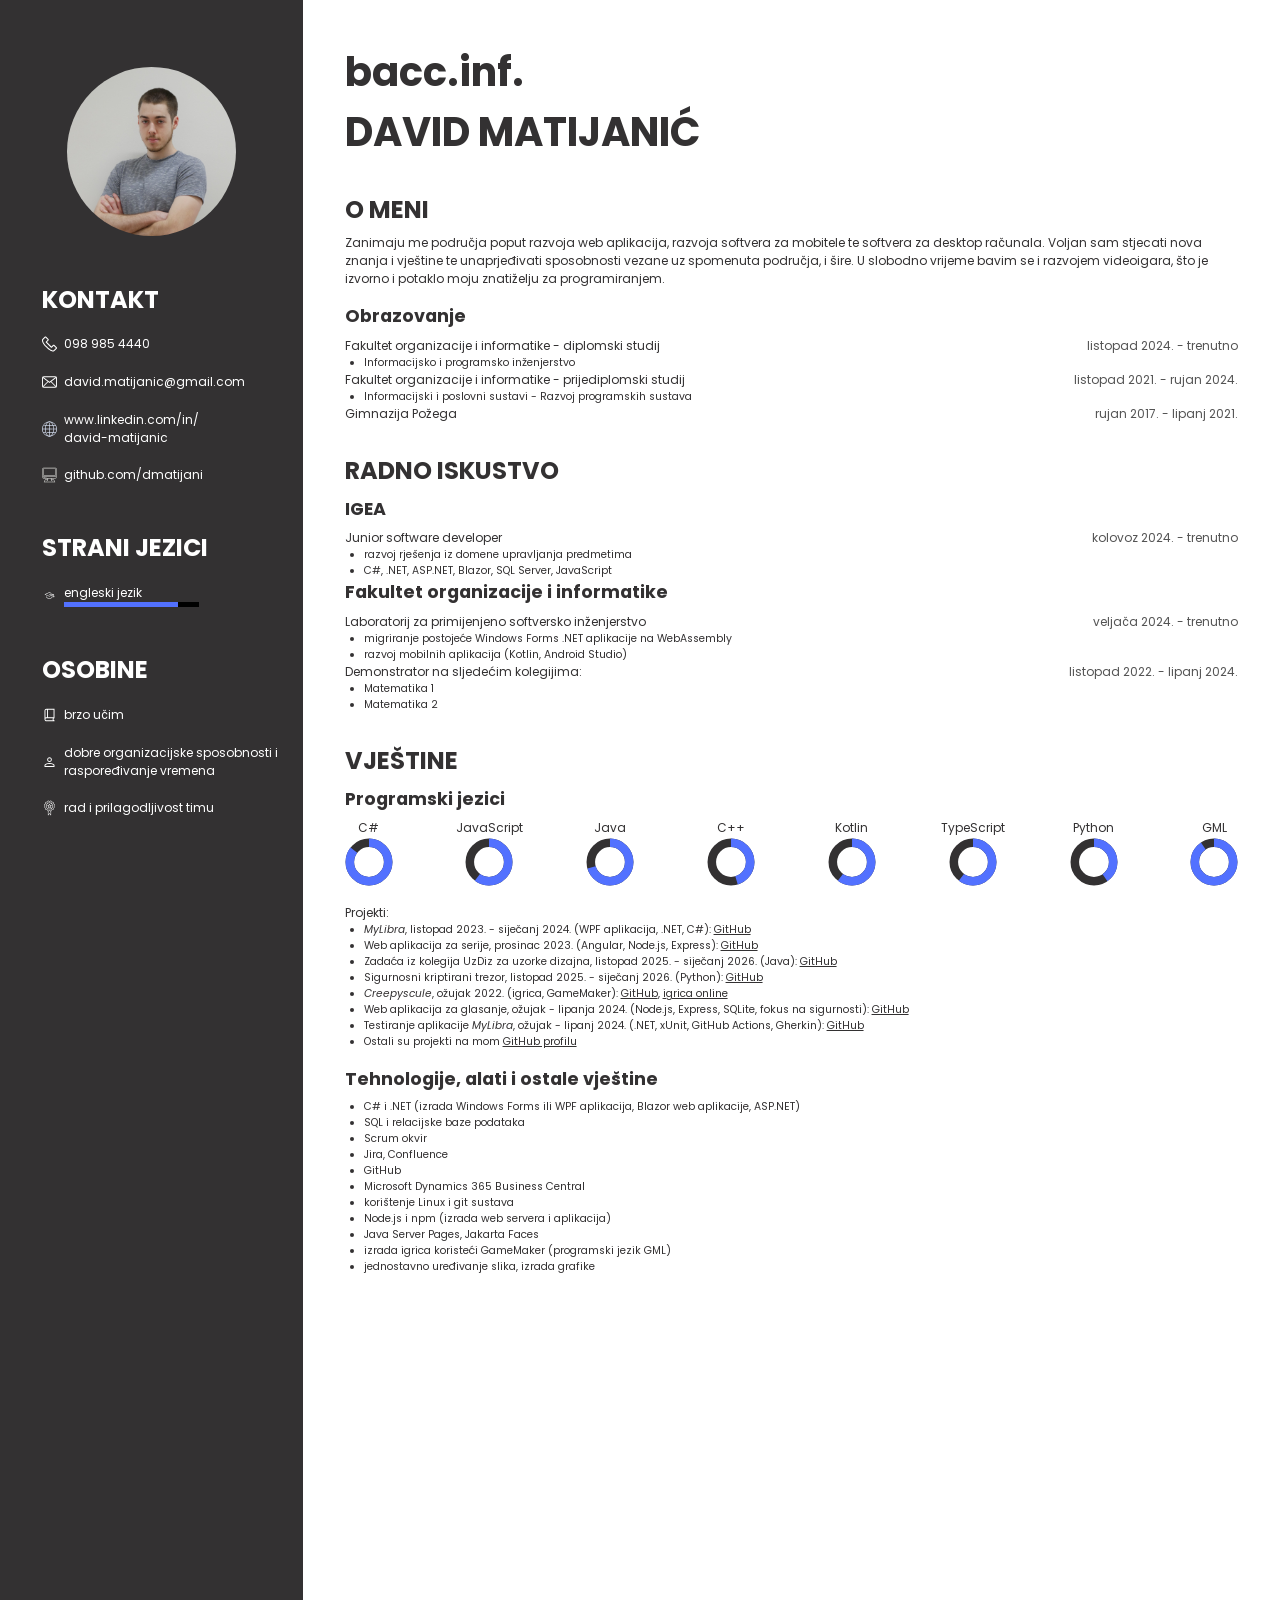
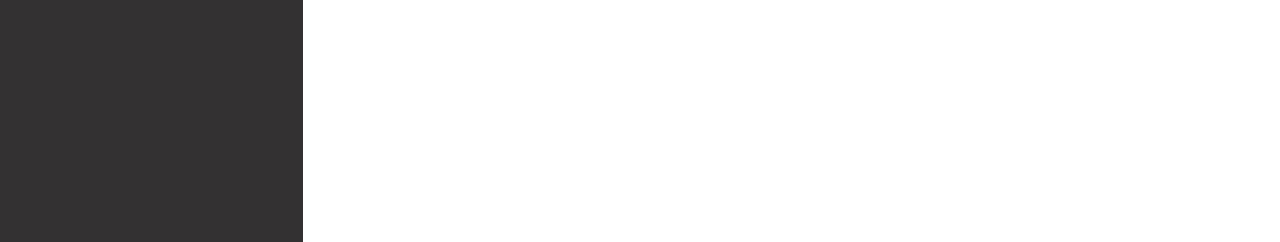
==== commit 017b3c6e: "Sitnica" ====
--- a/index.html
+++ b/index.html
@@ -137,7 +137,7 @@
                 </div>
                 <ul>
                     <li>migriranje postojeće Windows Forms .NET aplikacije na WebAssembly</li>
-                    <li>razvoj mobilnih aplikacija (Kotlin, Android Studio, GitHub)</li>
+                    <li>razvoj mobilnih aplikacija (Kotlin, Android Studio)</li>
                 </ul>
                 <div class="titleAndDate">
                     <p>Demonstrator na sljedećim kolegijima:</p>
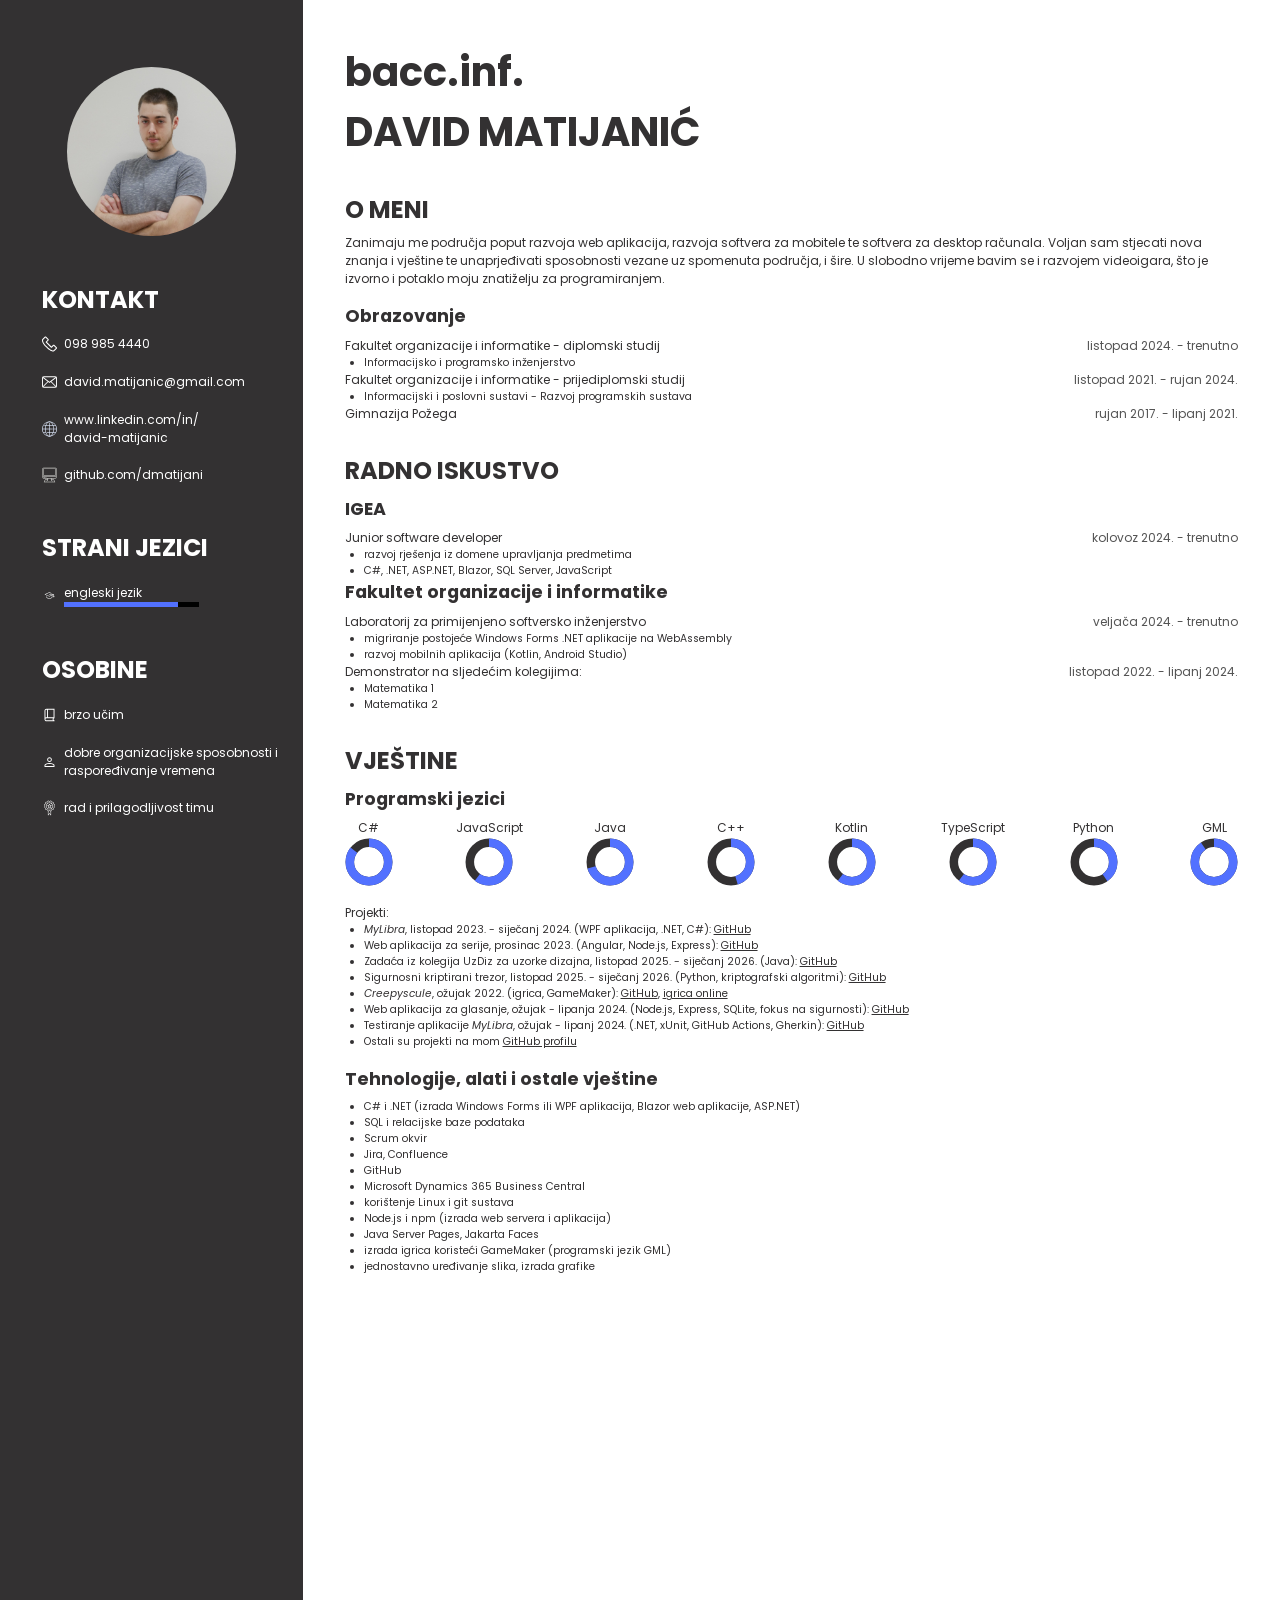
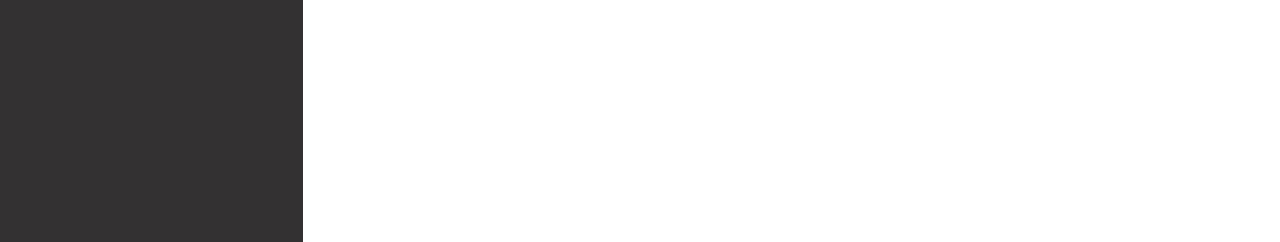
==== commit d1d14307: "Dodatna sitnica" ====
--- a/index.html
+++ b/index.html
@@ -190,10 +190,10 @@
                 <br>
                 <p>Projekti:</p>
                 <ul>
-                    <li><span style="font-style: italic;">MyLibra</span>, listopad 2023. - siječanj 2024. (WPF aplikacija, .NET, C#): <a href="https://github.com/foivz/tkipp24-projects-dmatijani-vlovric-dhegedusi-mmarkovin">GitHub</a></li>
+                    <li><span style="font-style: italic;">MyLibra</span>, listopad 2023. - siječanj 2024. (WPF aplikacija, .NET, C#): <a href="https://github.com/foivz/rpp23-project-dmatijani-mmarkovin-vlovric-dhegedusi">GitHub</a></li>
                     <li>Web aplikacija za serije, prosinac 2023. (Angular, Node.js, Express): <a href="https://github.com/dmatijani/RWA-zadaca_02">GitHub</a></li>
                     <li>Zadaća iz kolegija UzDiz za uzorke dizajna, listopad 2025. - siječanj 2026. (Java): <a href="https://github.com/dmatijani/UzDiz-zadaca-1">GitHub</a></li>
-                    <li>Sigurnosni kriptirani trezor, listopad 2025. - siječanj 2026. (Python): <a href="https://github.com/dmatijani/SUISP_projekt">GitHub</a></li>
+                    <li>Sigurnosni kriptirani trezor, listopad 2025. - siječanj 2026. (Python, kriptografski algoritmi): <a href="https://github.com/dmatijani/SUISP_projekt">GitHub</a></li>
                     <li><span style="font-style: italic;">Creepyscule</span>, ožujak 2022. (igrica, GameMaker): <a href="https://github.com/dmatijani/Creepyscule">GitHub</a>, <a href="https://gx.games/games/5li4yc/creepyscule/">igrica online</a></li>
                     <li>Web aplikacija za glasanje, ožujak - lipanja 2024. (Node.js, Express, SQLite, fokus na sigurnosti): <a href="https://github.com/vlovric21/SIS_voting">GitHub</a></li>
                     <li>Testiranje aplikacije <span style="font-style: italic;">MyLibra</span>, ožujak - lipanj 2024. (.NET, xUnit, GitHub Actions, Gherkin): <a href="https://github.com/foivz/tkipp24-projects-dmatijani-vlovric-dhegedusi-mmarkovin">GitHub</a></li>
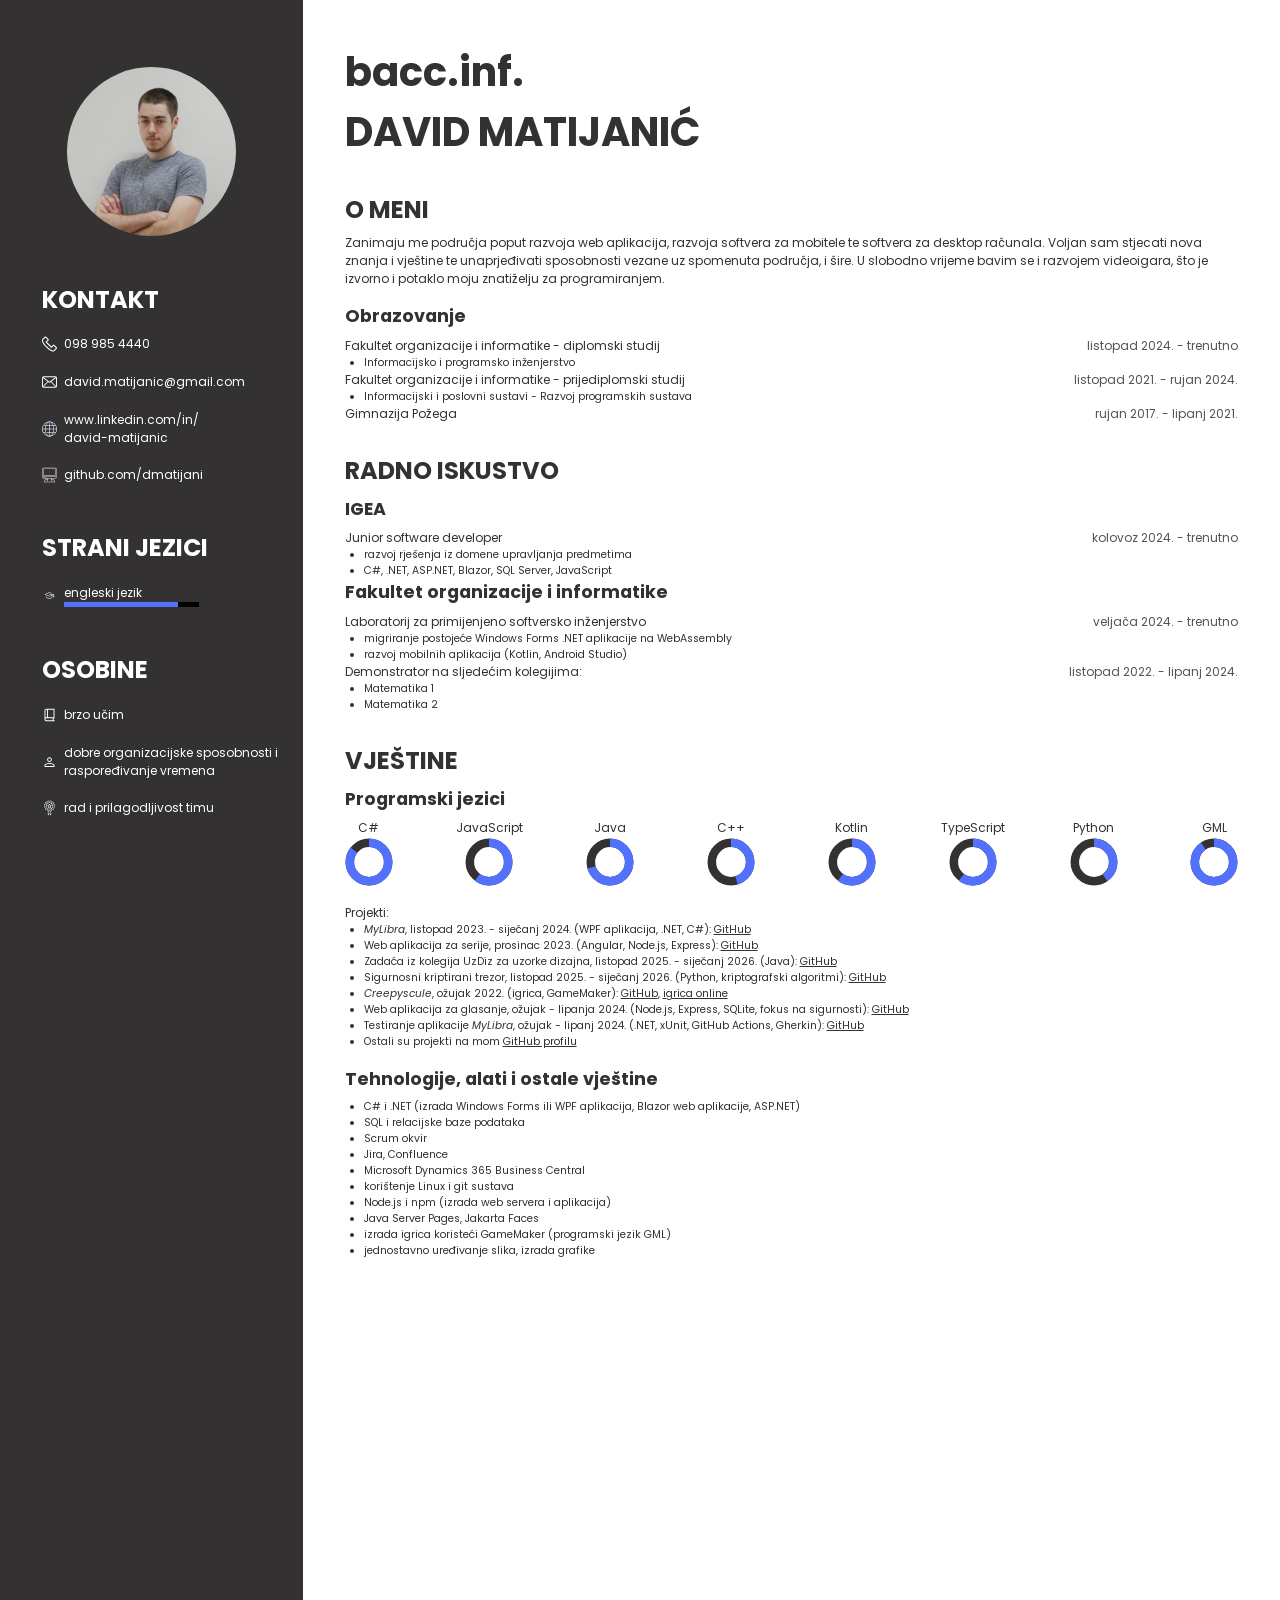
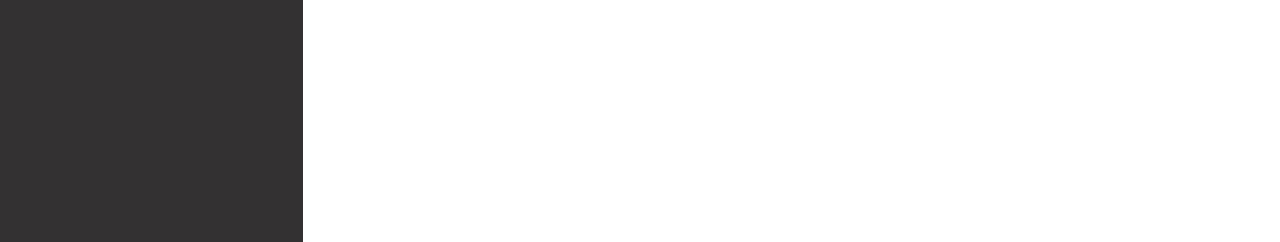
==== commit 195512c4: "Ovo mi ne treba" ====
--- a/index.html
+++ b/index.html
@@ -207,7 +207,6 @@
                     <li>SQL i relacijske baze podataka</li>
                     <li>Scrum okvir</li>
                     <li>Jira, Confluence</li>
-                    <li>GitHub</li>
                     <li>Microsoft Dynamics 365 Business Central</li>
                     <li>korištenje Linux i git sustava</li>
                     <li>Node.js i npm (izrada web servera i aplikacija)</li>
